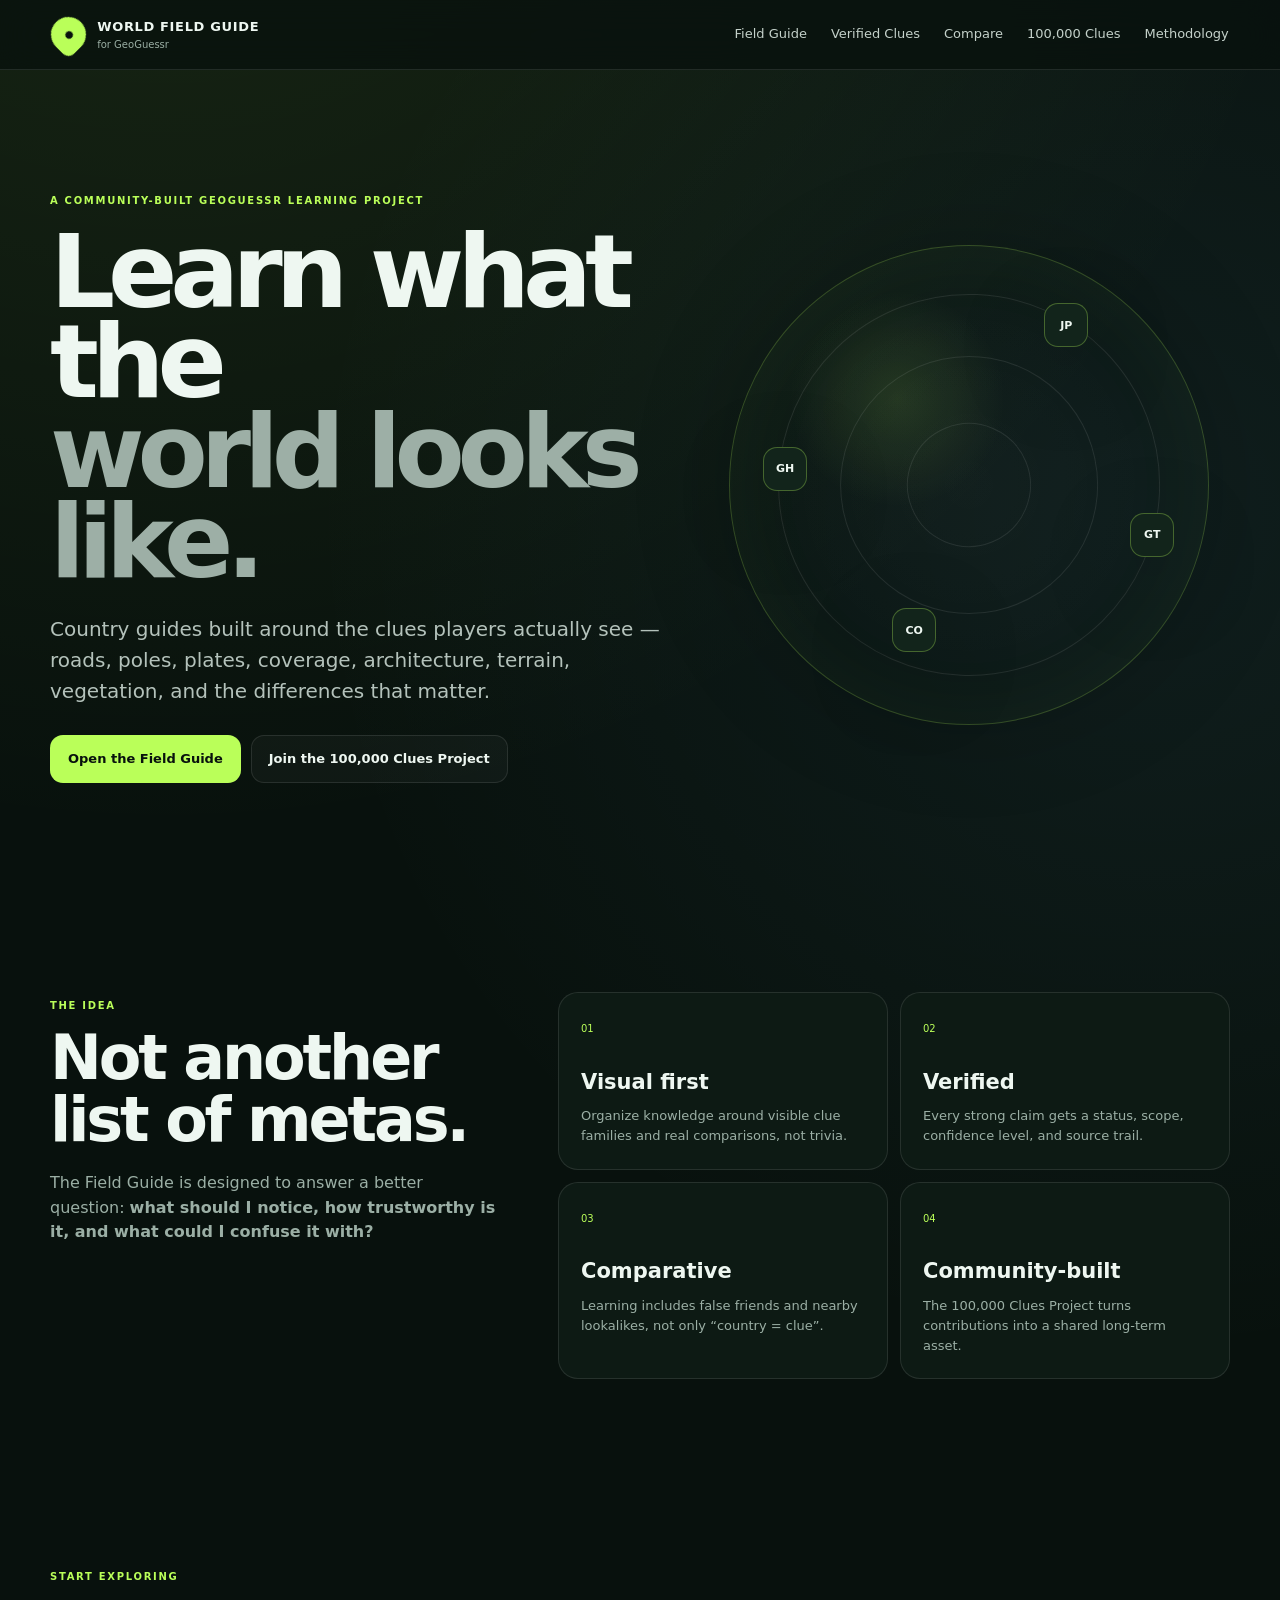
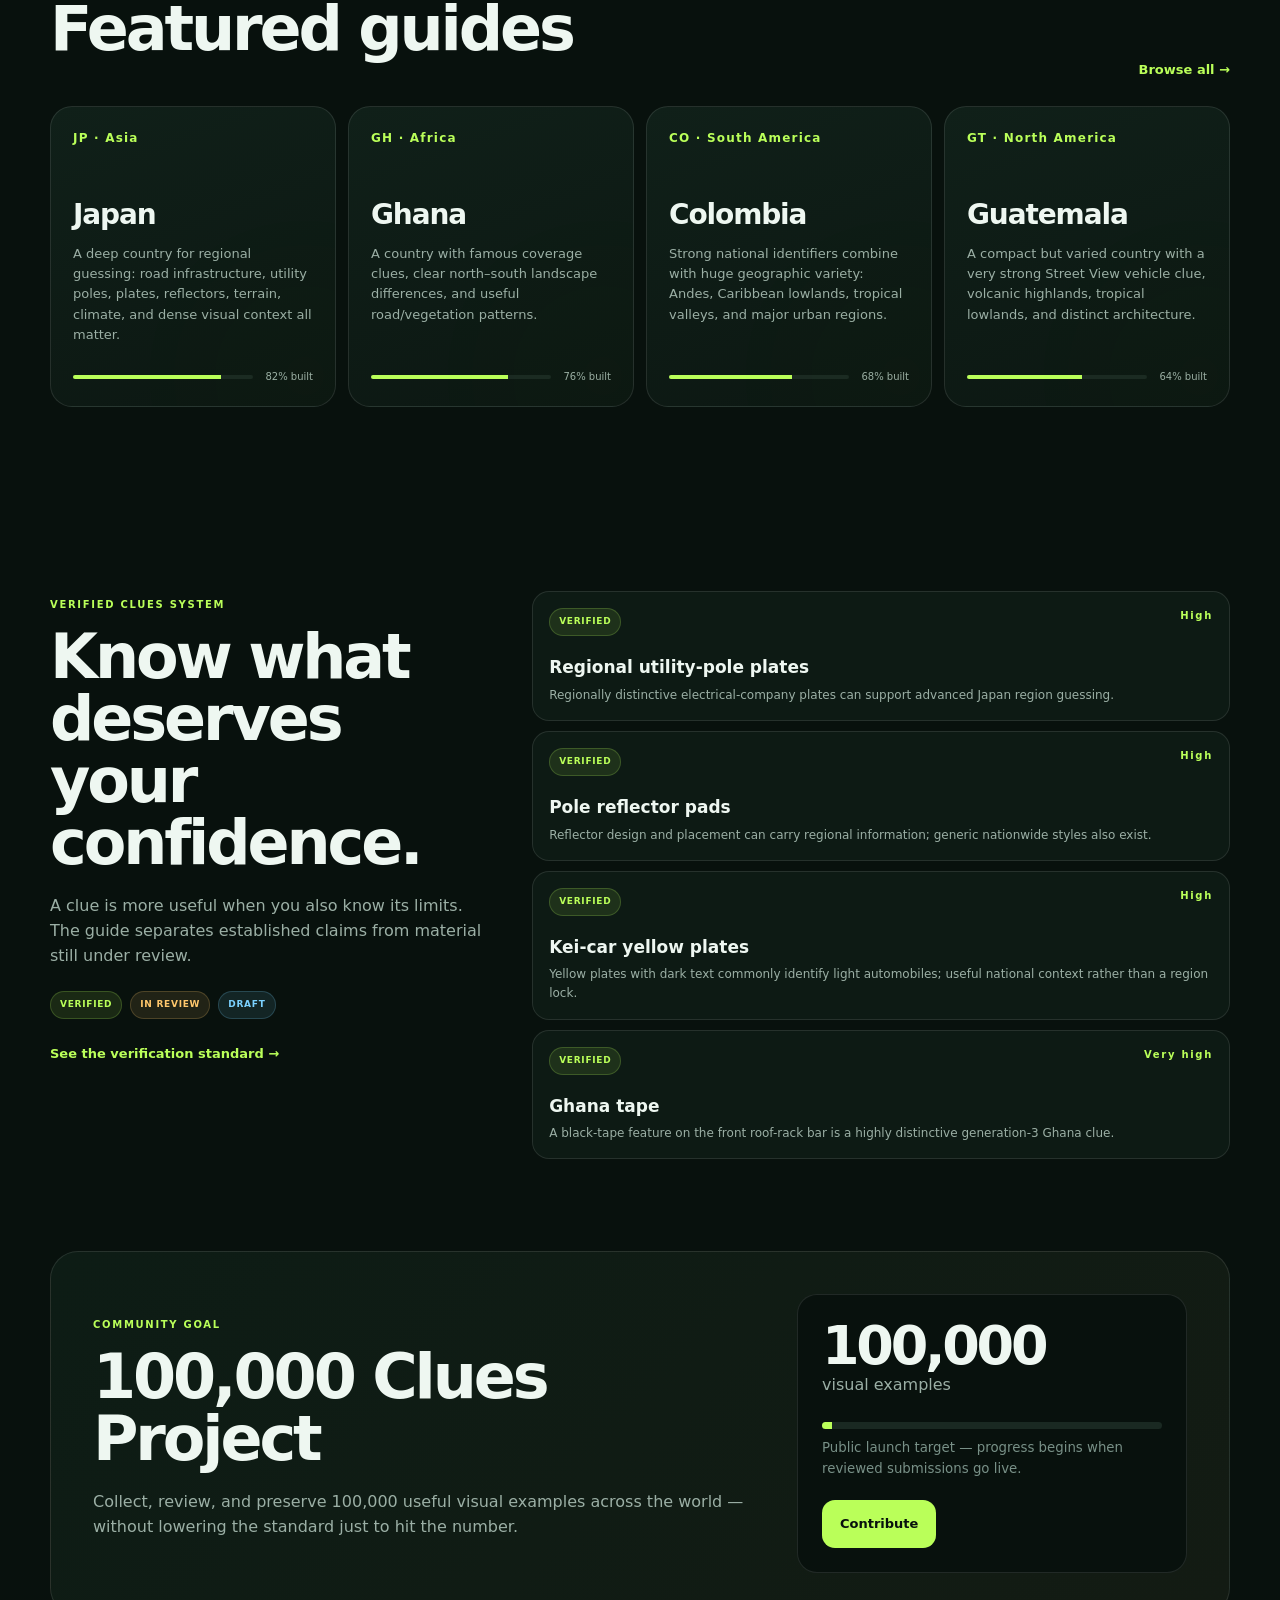
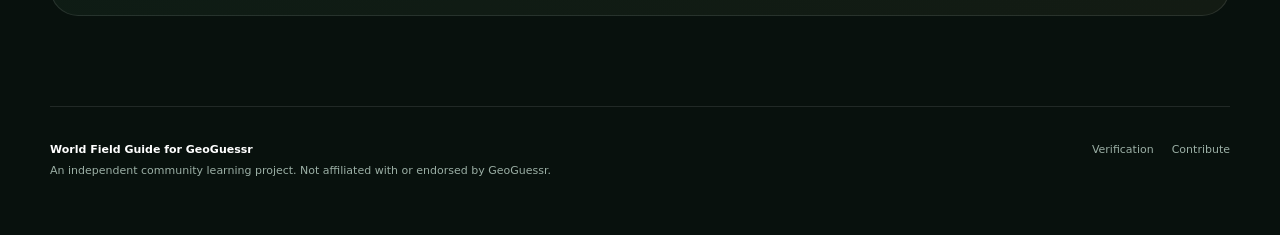
==== index.html @ 1b11ca1c "Add files via upload" ====
<!doctype html><html lang="en"><head><meta charset="utf-8"><meta name="viewport" content="width=device-width, initial-scale=1">
<meta name="theme-color" content="#09130f">
<link rel="stylesheet" href="styles.css">
<link rel="icon" href="data:image/svg+xml,<svg xmlns='http://www.w3.org/2000/svg' viewBox='0 0 100 100'><rect rx='24' width='100' height='100' fill='%23b9ff57'/><path d='M50 16c-15 0-27 12-27 27 0 19 27 42 27 42s27-23 27-42c0-15-12-27-27-27Zm0 36a10 10 0 1 1 0-20 10 10 0 0 1 0 20Z' fill='%2309130f'/></svg>"><title>World Field Guide for GeoGuessr</title>
<meta name="description" content="A community-built, evidence-led visual field guide for learning GeoGuessr."></head><body><header class="site-header">
<a class="brand" href="index.html"><span class="brand-pin">●</span><span><b>WORLD FIELD GUIDE</b><small>for GeoGuessr</small></span></a>
<button class="nav-toggle" aria-label="Menu">☰</button>
<nav>
<a href="guide.html">Field Guide</a>
<a href="explore.html">Verified Clues</a>
<a href="compare.html">Compare</a>
<a href="contribute.html">100,000 Clues</a>
<a href="methodology.html">Methodology</a>
</nav></header>
<main>
<section class="hero home-hero">
<div class="hero-copy">
<span class="kicker">A COMMUNITY-BUILT GEOGUESSR LEARNING PROJECT</span>
<h1>Learn what the<br><em>world looks like.</em></h1>
<p>Country guides built around the clues players actually see — roads, poles, plates, coverage, architecture, terrain, vegetation, and the differences that matter.</p>
<div class="actions"><a class="btn primary" href="guide.html">Open the Field Guide</a><a class="btn ghost" href="contribute.html">Join the 100,000 Clues Project</a></div>
</div>
<div class="hero-orbit" aria-hidden="true">
<div class="globe"><span class="orbit o1"></span><span class="orbit o2"></span><span class="orbit o3"></span><span class="pin p1">JP</span><span class="pin p2">GH</span><span class="pin p3">CO</span><span class="pin p4">GT</span></div>
</div>
</section>

<section class="section mission-grid">
<div class="mission-copy"><span class="kicker">THE IDEA</span><h2>Not another list of metas.</h2>
<p>The Field Guide is designed to answer a better question: <b>what should I notice, how trustworthy is it, and what could I confuse it with?</b></p>
</div>
<div class="principles">
<article><span>01</span><h3>Visual first</h3><p>Organize knowledge around visible clue families and real comparisons, not trivia.</p></article>
<article><span>02</span><h3>Verified</h3><p>Every strong claim gets a status, scope, confidence level, and source trail.</p></article>
<article><span>03</span><h3>Comparative</h3><p>Learning includes false friends and nearby lookalikes, not only “country = clue”.</p></article>
<article><span>04</span><h3>Community-built</h3><p>The 100,000 Clues Project turns contributions into a shared long-term asset.</p></article>
</div>
</section>

<section class="section">
<div class="section-head"><div><span class="kicker">START EXPLORING</span><h2>Featured guides</h2></div><a href="guide.html">Browse all →</a></div>
<div id="featuredCountries" class="country-grid"></div>
</section>

<section class="section verified-feature">
<div class="verified-copy"><span class="kicker">VERIFIED CLUES SYSTEM</span><h2>Know what deserves your confidence.</h2><p>A clue is more useful when you also know its limits. The guide separates established claims from material still under review.</p>
<div class="status-row"><span class="pill verified">Verified</span><span class="pill review">In review</span><span class="pill draft">Draft</span></div>
<a class="text-link" href="methodology.html">See the verification standard →</a></div>
<div id="featuredClues" class="mini-clues"></div>
</section>

<section class="section project-banner">
<div><span class="kicker">COMMUNITY GOAL</span><h2>100,000 Clues Project</h2><p>Collect, review, and preserve 100,000 useful visual examples across the world — without lowering the standard just to hit the number.</p></div>
<div class="target-card"><strong>100,000</strong><span>visual examples</span><div class="target-bar"><i></i></div><small>Public launch target — progress begins when reviewed submissions go live.</small><a class="btn primary" href="contribute.html">Contribute</a></div>
</section>
</main><footer><div><b>World Field Guide for GeoGuessr</b><p>An independent community learning project. Not affiliated with or endorsed by GeoGuessr.</p></div><div class="footer-links"><a href="methodology.html">Verification</a><a href="contribute.html">Contribute</a></div></footer><script src="common.js"></script><script src="home.js"></script></body></html>
---- styles.css ----
:root{--bg:#08110d;--panel:#0d1a14;--panel2:#102019;--text:#eef7f1;--muted:#9bafa5;--line:rgba(255,255,255,.10);--lime:#baff59;--lime2:#dfffad;--amber:#ffc76c;--blue:#7bd1ff;--red:#ff847a;--shadow:0 24px 90px rgba(0,0,0,.28)}
*{box-sizing:border-box}html{scroll-behavior:smooth}body{margin:0;background:radial-gradient(circle at 13% -10%,rgba(186,255,89,.10),transparent 30%),radial-gradient(circle at 90% 15%,rgba(123,209,255,.07),transparent 27%),var(--bg);color:var(--text);font-family:Inter,ui-sans-serif,system-ui,-apple-system,BlinkMacSystemFont,"Segoe UI",sans-serif;line-height:1.55}a{color:inherit;text-decoration:none}button,input,select,textarea{font:inherit}.site-header{position:sticky;top:0;z-index:30;height:70px;padding:0 clamp(18px,4vw,64px);display:flex;align-items:center;justify-content:space-between;background:rgba(8,17,13,.78);backdrop-filter:blur(18px);border-bottom:1px solid var(--line)}.brand{display:flex;align-items:center;gap:11px}.brand-pin{display:grid;place-items:center;width:35px;height:35px;border-radius:50% 50% 50% 8px;transform:rotate(-45deg);background:var(--lime);color:#08110d;font-size:10px}.brand-pin::first-letter{transform:rotate(45deg)}.brand b{display:block;font-size:13px;letter-spacing:.05em}.brand small{display:block;color:var(--muted);font-size:10px}.site-header nav{display:flex;gap:24px;align-items:center;font-size:13px;color:#c4d1ca}.site-header nav a:hover{color:var(--lime)}.nav-toggle{display:none;color:white;background:none;border:0;font-size:23px}.hero,.section,.page-hero{width:min(1180px,calc(100% - 36px));margin:0 auto}.home-hero{min-height:calc(100vh - 70px);display:grid;grid-template-columns:1.08fr .92fr;align-items:center;gap:44px}.kicker{font-size:10px;font-weight:900;letter-spacing:.17em;color:var(--lime)}.hero h1,.page-hero h1{font-size:clamp(58px,8vw,112px);line-height:.88;letter-spacing:-.07em;margin:15px 0 26px}.hero h1 em{font-style:normal;color:#9dafA6}.hero-copy>p{max-width:700px;color:#b4c2bb;font-size:20px}.actions{display:flex;flex-wrap:wrap;gap:10px;margin-top:28px}.btn{display:inline-flex;justify-content:center;align-items:center;padding:13px 17px;border-radius:13px;border:1px solid var(--line);font-weight:850;font-size:13px;cursor:pointer;transition:.18s}.btn:hover{transform:translateY(-2px)}.btn.primary{background:var(--lime);color:#08110d;border-color:transparent}.btn.ghost{background:rgba(255,255,255,.03)}.hero-orbit{display:grid;place-items:center}.globe{width:min(480px,78vw);aspect-ratio:1;border-radius:50%;border:1px solid rgba(186,255,89,.22);position:relative;background:radial-gradient(circle at 35% 32%,rgba(186,255,89,.11),transparent 24%),radial-gradient(circle,rgba(255,255,255,.02),transparent 70%);box-shadow:inset 0 0 90px rgba(186,255,89,.04),0 0 100px rgba(0,0,0,.2)}.orbit{position:absolute;inset:10%;border:1px solid rgba(255,255,255,.09);border-radius:50%;transform:rotate(24deg)}.orbit.o2{inset:23%;transform:rotate(78deg)}.orbit.o3{inset:37%;transform:rotate(-22deg)}.pin{position:absolute;width:44px;height:44px;border-radius:14px;display:grid;place-items:center;background:#12241b;border:1px solid rgba(186,255,89,.3);font-size:11px;font-weight:900;box-shadow:var(--shadow)}.p1{top:12%;right:25%}.p2{top:42%;left:7%}.p3{bottom:15%;left:34%}.p4{right:7%;bottom:35%}.section{padding:92px 0}.section.tight{padding-top:34px}.mission-grid{display:grid;grid-template-columns:.8fr 1.2fr;gap:60px}.mission-copy h2,.section-head h2,.verified-copy h2,.project-banner h2,.contrib-layout h2,.standards h2,.source-note h2{font-size:clamp(36px,5vw,62px);line-height:1;letter-spacing:-.05em;margin:10px 0 20px}.mission-copy p,.verified-copy p,.project-banner p,.source-note p{color:var(--muted);font-size:16px}.principles{display:grid;grid-template-columns:1fr 1fr;gap:12px}.principles article{background:var(--panel);border:1px solid var(--line);border-radius:20px;padding:22px}.principles span{color:var(--lime);font-size:10px}.principles h3{font-size:21px;margin:26px 0 8px}.principles p{margin:0;color:var(--muted);font-size:13px}.section-head{display:flex;justify-content:space-between;align-items:end;gap:30px;margin-bottom:26px}.section-head a,.text-link{color:var(--lime);font-weight:800;font-size:13px}.country-grid{display:grid;grid-template-columns:repeat(4,1fr);gap:12px}.country-grid.large{grid-template-columns:repeat(4,1fr)}.country-card{display:flex;min-height:270px;flex-direction:column;background:linear-gradient(160deg,#102019,#0c1712);border:1px solid var(--line);border-radius:22px;padding:22px;transition:.2s;position:relative;overflow:hidden}.country-card::after{content:"";position:absolute;width:160px;height:160px;border-radius:50%;background:var(--lime);filter:blur(100px);opacity:.035;right:-50px;bottom:-50px}.country-card:hover{transform:translateY(-4px);border-color:rgba(186,255,89,.28)}.country-card .country-code{font-size:12px;color:var(--lime);font-weight:900;letter-spacing:.1em}.country-card h3{font-size:28px;letter-spacing:-.04em;margin:45px 0 8px}.country-card p{font-size:13px;color:var(--muted);margin:0}.country-card .card-bottom{margin-top:auto;padding-top:24px;display:flex;align-items:center;justify-content:space-between;gap:12px}.progress-mini{height:4px;border-radius:99px;background:#1b2a23;flex:1;overflow:hidden}.progress-mini i{display:block;height:100%;background:var(--lime)}.country-card small{color:var(--muted);font-size:10px}.verified-feature{display:grid;grid-template-columns:.78fr 1.22fr;gap:36px;align-items:start}.status-row{display:flex;gap:8px;margin:22px 0}.pill{display:inline-flex;border-radius:999px;padding:6px 9px;font-size:9px;font-weight:900;letter-spacing:.08em;text-transform:uppercase}.pill.verified{color:var(--lime);background:rgba(186,255,89,.1);border:1px solid rgba(186,255,89,.2)}.pill.review{color:var(--amber);background:rgba(255,199,108,.1);border:1px solid rgba(255,199,108,.2)}.pill.draft{color:var(--blue);background:rgba(123,209,255,.1);border:1px solid rgba(123,209,255,.2)}.pill.deprecated{color:var(--red);background:rgba(255,132,122,.1);border:1px solid rgba(255,132,122,.2)}.mini-clues{display:grid;gap:10px}.mini-clue{background:var(--panel);border:1px solid var(--line);border-radius:17px;padding:16px}.mini-clue-top{display:flex;justify-content:space-between;gap:12px}.mini-clue h3{font-size:17px;margin:18px 0 5px}.mini-clue p{font-size:12px;color:var(--muted);margin:0}.project-banner{display:grid;grid-template-columns:1fr 390px;gap:40px;align-items:center;background:linear-gradient(135deg,#0d1c15,#131b13);border:1px solid var(--line);border-radius:28px;padding:42px;margin-bottom:90px}.target-card{background:#08110d;border:1px solid var(--line);border-radius:20px;padding:24px}.target-card strong{font-size:54px;line-height:1;letter-spacing:-.06em;display:block}.target-card span{color:var(--muted)}.target-bar{height:7px;border-radius:99px;background:#1a2922;margin:24px 0 9px;overflow:hidden}.target-bar i{display:block;width:3%;height:100%;background:var(--lime)}.target-card small{display:block;color:#789087;margin-bottom:20px}.page-hero{padding:90px 0 52px}.page-hero.compact h1{font-size:clamp(52px,7vw,92px)}.page-hero.compact p,.project-hero p{max-width:760px;color:var(--muted);font-size:18px}.project-hero{padding:100px 0 40px}.filterbar{display:grid;grid-template-columns:1fr 190px 190px;gap:10px;margin-bottom:18px}.filterbar.clues-filter{grid-template-columns:1fr 170px 170px 150px}.filterbar input,.filterbar select,.compare-picker select,.form-card input,.form-card select,.form-card textarea{width:100%;background:#0d1a14;color:white;border:1px solid var(--line);border-radius:13px;padding:12px 13px;outline:none}.filterbar input:focus,.filterbar select:focus,.compare-picker select:focus,.form-card input:focus,.form-card select:focus,.form-card textarea:focus{border-color:rgba(186,255,89,.42)}.clue-list{display:grid;gap:10px}.clue-row{display:grid;grid-template-columns:170px 1fr 130px 120px;gap:16px;align-items:center;background:var(--panel);border:1px solid var(--line);border-radius:17px;padding:16px}.clue-row:hover{border-color:rgba(186,255,89,.23)}.clue-row .country-label{font-size:11px;color:var(--lime);font-weight:900}.clue-row h3{margin:0 0 4px;font-size:17px}.clue-row p{margin:0;color:var(--muted);font-size:12px}.clue-row .meta{font-size:11px;color:var(--muted)}.country-page-hero{width:min(1180px,calc(100% - 36px));margin:0 auto;padding:78px 0 35px}.country-page-top{display:flex;justify-content:space-between;gap:40px;align-items:end}.country-page-hero h1{font-size:clamp(65px,10vw,130px);line-height:.85;letter-spacing:-.075em;margin:10px 0 24px}.country-page-hero p{max-width:760px;color:var(--muted);font-size:18px}.completion-card{min-width:210px;border:1px solid var(--line);border-radius:18px;background:var(--panel);padding:18px}.completion-card strong{font-size:30px}.completion-card span{display:block;color:var(--muted);font-size:11px}.quickfacts{width:min(1180px,calc(100% - 36px));margin:0 auto;display:grid;grid-template-columns:repeat(4,1fr);gap:10px;padding:0 0 26px}.quickfacts div{background:var(--panel);border:1px solid var(--line);border-radius:15px;padding:14px;font-size:12px}.country-layout{width:min(1180px,calc(100% - 36px));margin:0 auto;display:grid;grid-template-columns:220px 1fr;gap:34px;padding:28px 0 90px}.toc{position:sticky;top:95px;align-self:start}.toc b{display:block;font-size:10px;color:var(--muted);letter-spacing:.12em;margin-bottom:10px}.toc a{display:block;padding:8px 0;color:#b7c6bf;font-size:12px}.toc a:hover{color:var(--lime)}.guide-section{scroll-margin-top:100px;padding-bottom:44px;margin-bottom:44px;border-bottom:1px solid var(--line)}.guide-section h2{font-size:38px;letter-spacing:-.045em;margin:0 0 18px}.clue-module{background:var(--panel);border:1px solid var(--line);border-radius:18px;padding:20px;margin-top:10px}.clue-module-head{display:flex;justify-content:space-between;gap:20px}.clue-module h3{margin:0;font-size:20px}.clue-module p{color:var(--muted);font-size:13px;margin:12px 0 0}.compare-cards{display:grid;grid-template-columns:1fr 1fr;gap:12px}.compare-card{background:var(--panel);border:1px solid var(--line);border-radius:18px;padding:20px}.compare-card h3{font-size:22px;margin:0 0 12px}.compare-card b{font-size:11px;color:var(--lime)}.compare-card p{font-size:13px;color:var(--muted);margin:6px 0 16px}.source-box{background:#0c1712;border:1px solid var(--line);border-radius:18px;padding:20px}.source-box a{color:var(--lime);font-weight:800}.compare-picker{display:grid;grid-template-columns:1fr 60px 1fr;gap:12px;align-items:center;margin-bottom:20px}.compare-picker span{text-align:center;font-weight:900;color:var(--muted)}.comparison-title{text-align:center;padding:30px 0}.comparison-title h2{font-size:52px;letter-spacing:-.05em;margin:0}.comparison-grid{display:grid;grid-template-columns:1fr 1fr;gap:14px}.comparison-column{background:var(--panel);border:1px solid var(--line);border-radius:20px;padding:22px}.comparison-column h3{font-size:27px;margin:0 0 18px}.comparison-column .compare-item{padding:13px 0;border-top:1px solid var(--line)}.compare-item b{display:block}.compare-item span{color:var(--muted);font-size:12px}.shared-box{margin-top:14px;border:1px solid rgba(186,255,89,.18);background:rgba(186,255,89,.035);border-radius:20px;padding:24px}.shared-box h3{margin:0 0 8px}.shared-box p{color:var(--muted)}.contrib-layout{display:grid;grid-template-columns:1fr 470px;gap:54px;align-items:start}.check-list{display:grid;gap:10px}.check-list article{background:var(--panel);border:1px solid var(--line);border-radius:16px;padding:17px}.check-list b{color:var(--lime)}.check-list p{color:var(--muted);font-size:13px;margin:6px 0 0}.pipeline{display:flex;flex-wrap:wrap;gap:10px;align-items:center;margin-top:30px}.pipeline span{font-size:10px;font-weight:900;letter-spacing:.08em;border:1px solid var(--line);padding:8px 10px;border-radius:999px}.pipeline i{color:var(--muted);font-style:normal}.form-card{background:var(--panel);border:1px solid var(--line);border-radius:22px;padding:24px}.form-card h2{font-size:34px;margin:8px 0 20px}.form-card label{display:block;font-size:11px;color:#c8d5cf;margin-bottom:13px}.form-card input,.form-card select,.form-card textarea{margin-top:6px}.form-status{min-height:18px;font-size:11px;color:var(--lime)}.contribution-stats{display:grid;grid-template-columns:repeat(3,1fr);gap:12px}.contribution-stats div{background:var(--panel);border:1px solid var(--line);border-radius:18px;padding:25px}.contribution-stats strong{font-size:38px;display:block;letter-spacing:-.04em}.contribution-stats span{color:var(--muted);font-size:12px}.methodology{display:grid;grid-template-columns:repeat(2,1fr);gap:12px}.methodology article{background:var(--panel);border:1px solid var(--line);border-radius:20px;padding:24px}.methodology article h2{font-size:28px;margin:20px 0 8px}.methodology article p{color:var(--muted);font-size:13px}.standards{display:grid;grid-template-columns:.7fr 1.3fr;gap:60px}.standards ol{list-style:none;margin:0;padding:0}.standards li{display:grid;grid-template-columns:210px 1fr;gap:20px;padding:16px 0;border-top:1px solid var(--line)}.standards span{color:var(--muted);font-size:13px}.source-links{display:flex;flex-wrap:wrap;gap:8px;margin-top:20px}.source-links a{border:1px solid var(--line);border-radius:999px;padding:8px 10px;font-size:11px}.skeleton{min-height:50vh}footer{width:min(1180px,calc(100% - 36px));margin:0 auto;padding:34px 0 52px;border-top:1px solid var(--line);display:flex;justify-content:space-between;gap:30px;font-size:11px;color:var(--muted)}footer b{color:white}footer p{margin:4px 0}.footer-links{display:flex;gap:18px}.empty{padding:50px;text-align:center;color:var(--muted)}
@media(max-width:920px){.nav-toggle{display:block}.site-header nav{display:none;position:absolute;top:68px;left:18px;right:18px;flex-direction:column;align-items:flex-start;background:#0c1712;border:1px solid var(--line);border-radius:18px;padding:18px}.site-header nav.open{display:flex}.home-hero,.mission-grid,.verified-feature,.project-banner,.contrib-layout,.standards,.country-layout{grid-template-columns:1fr}.hero-orbit{padding:20px 0 70px}.country-grid,.country-grid.large{grid-template-columns:repeat(2,1fr)}.country-layout{gap:12px}.toc{position:static;display:flex;gap:12px;overflow:auto}.toc b{display:none}.toc a{white-space:nowrap}.country-page-top{display:block}.completion-card{margin-top:20px;width:max-content}.quickfacts{grid-template-columns:1fr 1fr}.filterbar,.filterbar.clues-filter{grid-template-columns:1fr 1fr}.filterbar input{grid-column:1/-1}.clue-row{grid-template-columns:110px 1fr}.clue-row>.meta,.clue-row>.pill{justify-self:start}.comparison-grid{grid-template-columns:1fr}.methodology{grid-template-columns:1fr 1fr}}
@media(max-width:600px){.section{padding:68px 0}.hero h1{font-size:57px}.home-hero{min-height:auto;padding-top:80px}.country-grid,.country-grid.large,.principles,.quickfacts,.filterbar,.filterbar.clues-filter,.methodology,.contribution-stats{grid-template-columns:1fr}.filterbar input{grid-column:auto}.project-banner{padding:24px}.compare-picker{grid-template-columns:1fr}.compare-picker span{padding:4px}.compare-cards{grid-template-columns:1fr}.clue-row{grid-template-columns:1fr}.standards li{grid-template-columns:1fr;gap:5px}footer{flex-direction:column}.country-page-hero h1{font-size:70px}}
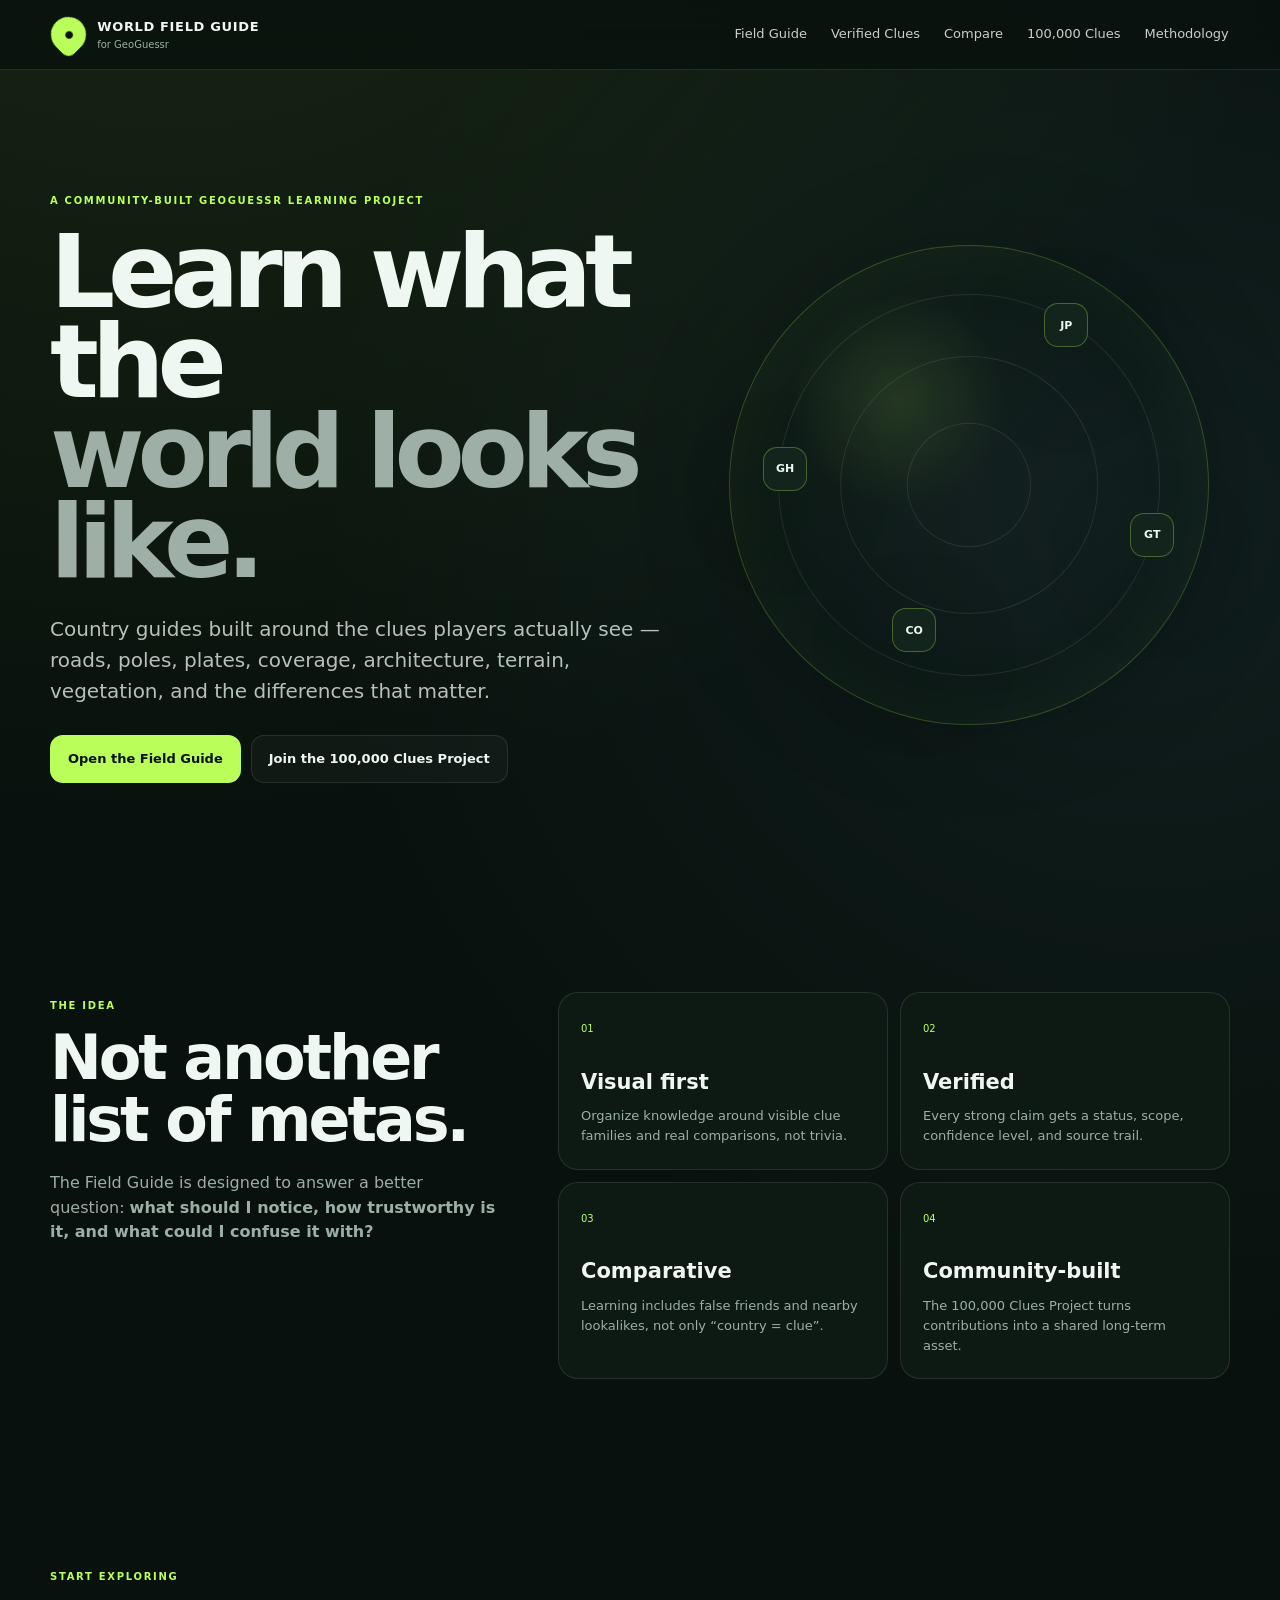
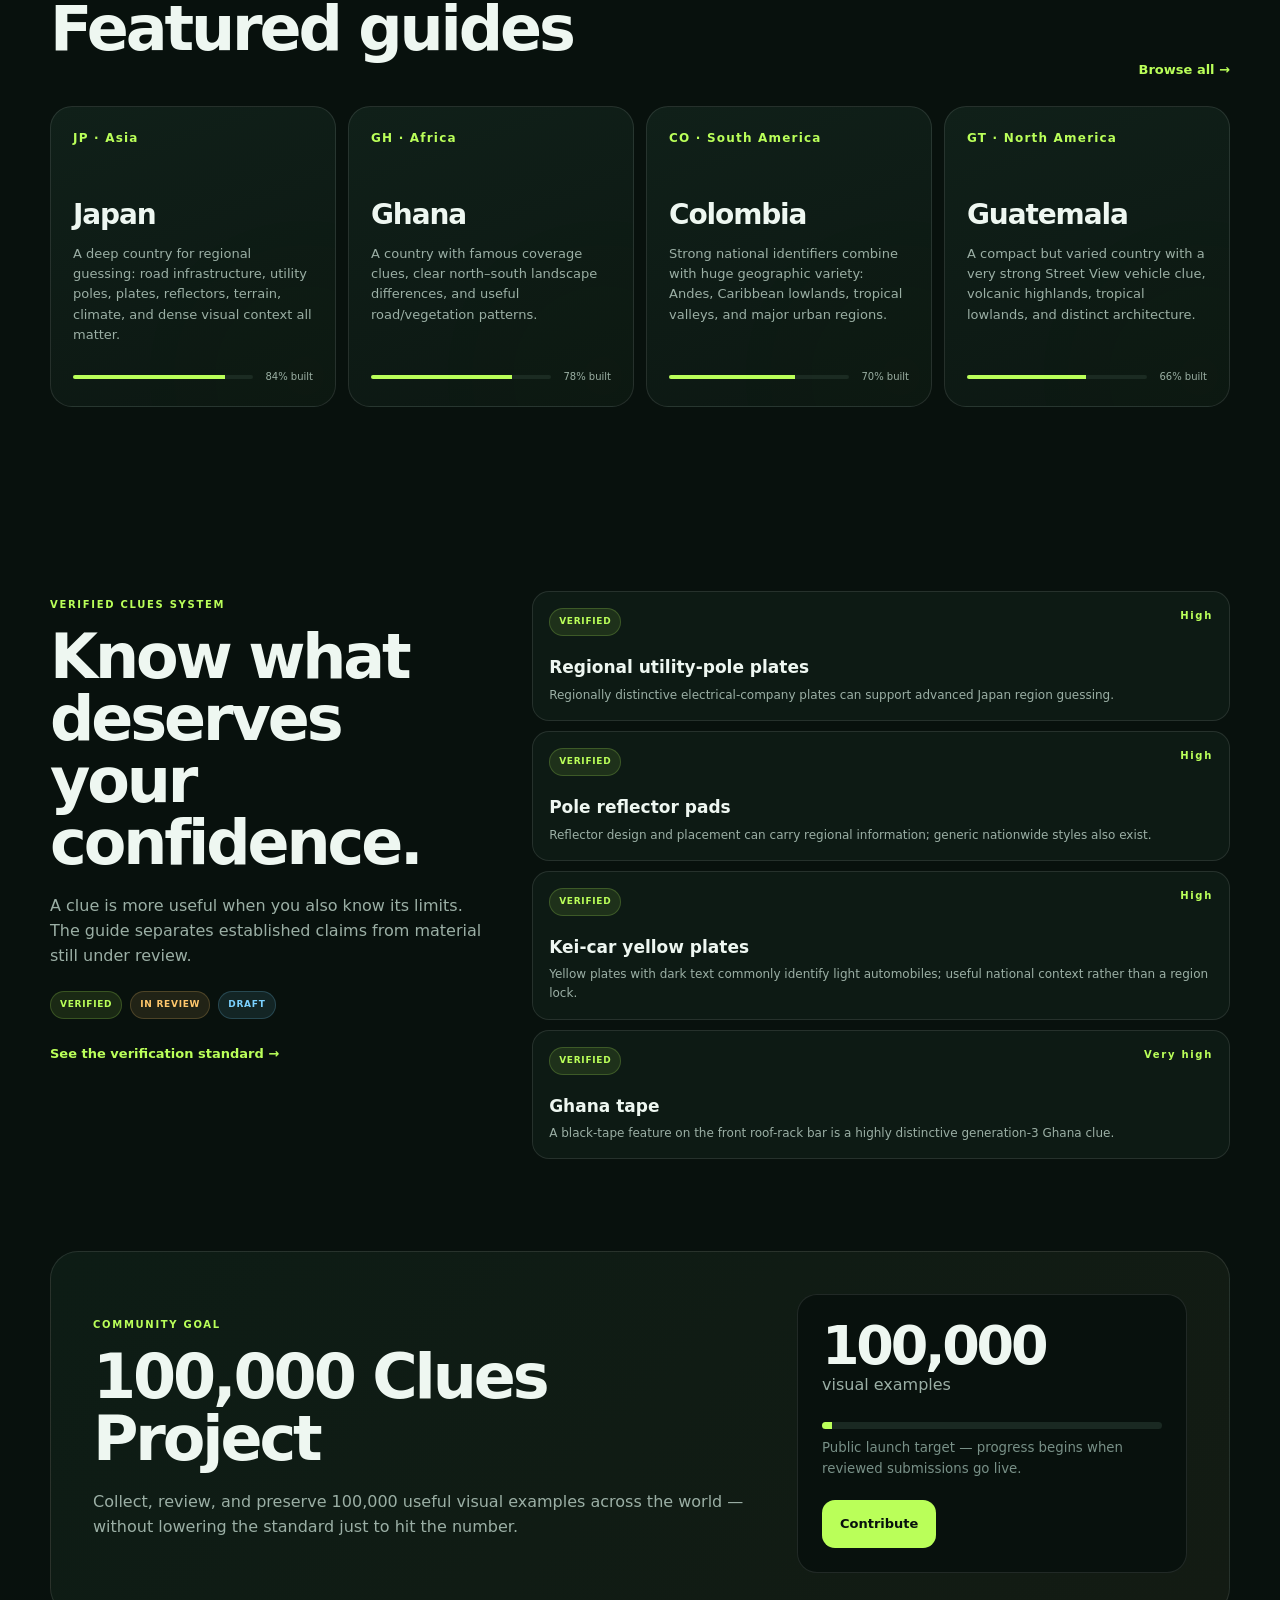
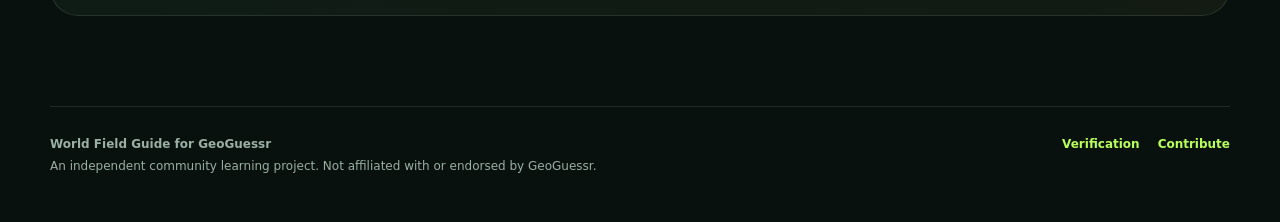
==== commit b685ad48: "Add files via upload" ====
--- a/index.html
+++ b/index.html
@@ -1,56 +1,22 @@
-<!doctype html><html lang="en"><head><meta charset="utf-8"><meta name="viewport" content="width=device-width, initial-scale=1">
-<meta name="theme-color" content="#09130f">
-<link rel="stylesheet" href="styles.css">
-<link rel="icon" href="data:image/svg+xml,<svg xmlns='http://www.w3.org/2000/svg' viewBox='0 0 100 100'><rect rx='24' width='100' height='100' fill='%23b9ff57'/><path d='M50 16c-15 0-27 12-27 27 0 19 27 42 27 42s27-23 27-42c0-15-12-27-27-27Zm0 36a10 10 0 1 1 0-20 10 10 0 0 1 0 20Z' fill='%2309130f'/></svg>"><title>World Field Guide for GeoGuessr</title>
-<meta name="description" content="A community-built, evidence-led visual field guide for learning GeoGuessr."></head><body><header class="site-header">
-<a class="brand" href="index.html"><span class="brand-pin">●</span><span><b>WORLD FIELD GUIDE</b><small>for GeoGuessr</small></span></a>
-<button class="nav-toggle" aria-label="Menu">☰</button>
+<!doctype html><html lang='en'><head><meta charset='utf-8'><meta name='viewport' content='width=device-width, initial-scale=1'>
+<meta name='theme-color' content='#09130f'>
+<link rel='stylesheet' href='styles.css'>
+<link rel='icon' href="data:image/svg+xml,<svg xmlns='http://www.w3.org/2000/svg' viewBox='0 0 100 100'><rect rx='24' width='100' height='100' fill='%23b9ff57'/><path d='M50 16c-15 0-27 12-27 27 0 19 27 42 27 42s27-23 27-42c0-15-12-27-27-27Zm0 36a10 10 0 1 1 0-20 10 10 0 0 1 0 20Z' fill='%2309130f'/></svg>"><title>World Field Guide for GeoGuessr</title><meta name='description' content='A community-built, evidence-led visual field guide for learning GeoGuessr.'></head><body><header class='site-header'>
+<a class='brand' href='index.html'><span class='brand-pin'>●</span><span><b>WORLD FIELD GUIDE</b><small>for GeoGuessr</small></span></a>
+<button class='nav-toggle' aria-label='Menu'>☰</button>
 <nav>
-<a href="guide.html">Field Guide</a>
-<a href="explore.html">Verified Clues</a>
-<a href="compare.html">Compare</a>
-<a href="contribute.html">100,000 Clues</a>
-<a href="methodology.html">Methodology</a>
+<a href='guide.html'>Field Guide</a>
+<a href='explore.html'>Verified Clues</a>
+<a href='compare.html'>Compare</a>
+<a href='contribute.html'>100,000 Clues</a>
+<a href='methodology.html'>Methodology</a>
 </nav></header>
 <main>
-<section class="hero home-hero">
-<div class="hero-copy">
-<span class="kicker">A COMMUNITY-BUILT GEOGUESSR LEARNING PROJECT</span>
-<h1>Learn what the<br><em>world looks like.</em></h1>
-<p>Country guides built around the clues players actually see — roads, poles, plates, coverage, architecture, terrain, vegetation, and the differences that matter.</p>
-<div class="actions"><a class="btn primary" href="guide.html">Open the Field Guide</a><a class="btn ghost" href="contribute.html">Join the 100,000 Clues Project</a></div>
-</div>
-<div class="hero-orbit" aria-hidden="true">
-<div class="globe"><span class="orbit o1"></span><span class="orbit o2"></span><span class="orbit o3"></span><span class="pin p1">JP</span><span class="pin p2">GH</span><span class="pin p3">CO</span><span class="pin p4">GT</span></div>
-</div>
-</section>
-
-<section class="section mission-grid">
-<div class="mission-copy"><span class="kicker">THE IDEA</span><h2>Not another list of metas.</h2>
-<p>The Field Guide is designed to answer a better question: <b>what should I notice, how trustworthy is it, and what could I confuse it with?</b></p>
-</div>
-<div class="principles">
-<article><span>01</span><h3>Visual first</h3><p>Organize knowledge around visible clue families and real comparisons, not trivia.</p></article>
-<article><span>02</span><h3>Verified</h3><p>Every strong claim gets a status, scope, confidence level, and source trail.</p></article>
-<article><span>03</span><h3>Comparative</h3><p>Learning includes false friends and nearby lookalikes, not only “country = clue”.</p></article>
-<article><span>04</span><h3>Community-built</h3><p>The 100,000 Clues Project turns contributions into a shared long-term asset.</p></article>
-</div>
-</section>
-
-<section class="section">
-<div class="section-head"><div><span class="kicker">START EXPLORING</span><h2>Featured guides</h2></div><a href="guide.html">Browse all →</a></div>
-<div id="featuredCountries" class="country-grid"></div>
-</section>
-
-<section class="section verified-feature">
-<div class="verified-copy"><span class="kicker">VERIFIED CLUES SYSTEM</span><h2>Know what deserves your confidence.</h2><p>A clue is more useful when you also know its limits. The guide separates established claims from material still under review.</p>
-<div class="status-row"><span class="pill verified">Verified</span><span class="pill review">In review</span><span class="pill draft">Draft</span></div>
-<a class="text-link" href="methodology.html">See the verification standard →</a></div>
-<div id="featuredClues" class="mini-clues"></div>
-</section>
-
-<section class="section project-banner">
-<div><span class="kicker">COMMUNITY GOAL</span><h2>100,000 Clues Project</h2><p>Collect, review, and preserve 100,000 useful visual examples across the world — without lowering the standard just to hit the number.</p></div>
-<div class="target-card"><strong>100,000</strong><span>visual examples</span><div class="target-bar"><i></i></div><small>Public launch target — progress begins when reviewed submissions go live.</small><a class="btn primary" href="contribute.html">Contribute</a></div>
-</section>
-</main><footer><div><b>World Field Guide for GeoGuessr</b><p>An independent community learning project. Not affiliated with or endorsed by GeoGuessr.</p></div><div class="footer-links"><a href="methodology.html">Verification</a><a href="contribute.html">Contribute</a></div></footer><script src="common.js"></script><script src="home.js"></script></body></html>+<section class='hero home-hero'>
+<div class='hero-copy'><span class='kicker'>A COMMUNITY-BUILT GEOGUESSR LEARNING PROJECT</span><h1>Learn what the<br><em>world looks like.</em></h1><p>Country guides built around the clues players actually see — roads, poles, plates, coverage, architecture, terrain, vegetation, and the differences that matter.</p><div class='actions'><a class='btn primary' href='guide.html'>Open the Field Guide</a><a class='btn ghost' href='contribute.html'>Join the 100,000 Clues Project</a></div></div>
+<div class='hero-orbit' aria-hidden='true'><div class='globe'><span class='orbit o1'></span><span class='orbit o2'></span><span class='orbit o3'></span><span class='pin p1'>JP</span><span class='pin p2'>GH</span><span class='pin p3'>CO</span><span class='pin p4'>GT</span></div></div></section>
+<section class='section mission-grid'><div class='mission-copy'><span class='kicker'>THE IDEA</span><h2>Not another list of metas.</h2><p>The Field Guide is designed to answer a better question: <b>what should I notice, how trustworthy is it, and what could I confuse it with?</b></p></div><div class='principles'><article><span>01</span><h3>Visual first</h3><p>Organize knowledge around visible clue families and real comparisons, not trivia.</p></article><article><span>02</span><h3>Verified</h3><p>Every strong claim gets a status, scope, confidence level, and source trail.</p></article><article><span>03</span><h3>Comparative</h3><p>Learning includes false friends and nearby lookalikes, not only “country = clue”.</p></article><article><span>04</span><h3>Community-built</h3><p>The 100,000 Clues Project turns contributions into a shared long-term asset.</p></article></div></section>
+<section class='section'><div class='section-head'><div><span class='kicker'>START EXPLORING</span><h2>Featured guides</h2></div><a href='guide.html'>Browse all →</a></div><div id='featuredCountries' class='country-grid'></div></section>
+<section class='section verified-feature'><div class='verified-copy'><span class='kicker'>VERIFIED CLUES SYSTEM</span><h2>Know what deserves your confidence.</h2><p>A clue is more useful when you also know its limits. The guide separates established claims from material still under review.</p><div class='status-row'><span class='pill verified'>Verified</span><span class='pill review'>In review</span><span class='pill draft'>Draft</span></div><a class='text-link' href='methodology.html'>See the verification standard →</a></div><div id='featuredClues' class='mini-clues'></div></section>
+<section class='section project-banner'><div><span class='kicker'>COMMUNITY GOAL</span><h2>100,000 Clues Project</h2><p>Collect, review, and preserve 100,000 useful visual examples across the world — without lowering the standard just to hit the number.</p></div><div class='target-card'><strong>100,000</strong><span>visual examples</span><div class='target-bar'><i></i></div><small>Public launch target — progress begins when reviewed submissions go live.</small><a class='btn primary' href='contribute.html'>Contribute</a></div></section>
+</main><footer><div><b>World Field Guide for GeoGuessr</b><p>An independent community learning project. Not affiliated with or endorsed by GeoGuessr.</p></div><div class='footer-links'><a href='methodology.html'>Verification</a><a href='contribute.html'>Contribute</a></div></footer><script src='common.js'></script><script src='home.js'></script></body></html>
--- a/styles.css
+++ b/styles.css
@@ -1,5 +1,24 @@
 
 :root{--bg:#08110d;--panel:#0d1a14;--panel2:#102019;--text:#eef7f1;--muted:#9bafa5;--line:rgba(255,255,255,.10);--lime:#baff59;--lime2:#dfffad;--amber:#ffc76c;--blue:#7bd1ff;--red:#ff847a;--shadow:0 24px 90px rgba(0,0,0,.28)}
-*{box-sizing:border-box}html{scroll-behavior:smooth}body{margin:0;background:radial-gradient(circle at 13% -10%,rgba(186,255,89,.10),transparent 30%),radial-gradient(circle at 90% 15%,rgba(123,209,255,.07),transparent 27%),var(--bg);color:var(--text);font-family:Inter,ui-sans-serif,system-ui,-apple-system,BlinkMacSystemFont,"Segoe UI",sans-serif;line-height:1.55}a{color:inherit;text-decoration:none}button,input,select,textarea{font:inherit}.site-header{position:sticky;top:0;z-index:30;height:70px;padding:0 clamp(18px,4vw,64px);display:flex;align-items:center;justify-content:space-between;background:rgba(8,17,13,.78);backdrop-filter:blur(18px);border-bottom:1px solid var(--line)}.brand{display:flex;align-items:center;gap:11px}.brand-pin{display:grid;place-items:center;width:35px;height:35px;border-radius:50% 50% 50% 8px;transform:rotate(-45deg);background:var(--lime);color:#08110d;font-size:10px}.brand-pin::first-letter{transform:rotate(45deg)}.brand b{display:block;font-size:13px;letter-spacing:.05em}.brand small{display:block;color:var(--muted);font-size:10px}.site-header nav{display:flex;gap:24px;align-items:center;font-size:13px;color:#c4d1ca}.site-header nav a:hover{color:var(--lime)}.nav-toggle{display:none;color:white;background:none;border:0;font-size:23px}.hero,.section,.page-hero{width:min(1180px,calc(100% - 36px));margin:0 auto}.home-hero{min-height:calc(100vh - 70px);display:grid;grid-template-columns:1.08fr .92fr;align-items:center;gap:44px}.kicker{font-size:10px;font-weight:900;letter-spacing:.17em;color:var(--lime)}.hero h1,.page-hero h1{font-size:clamp(58px,8vw,112px);line-height:.88;letter-spacing:-.07em;margin:15px 0 26px}.hero h1 em{font-style:normal;color:#9dafA6}.hero-copy>p{max-width:700px;color:#b4c2bb;font-size:20px}.actions{display:flex;flex-wrap:wrap;gap:10px;margin-top:28px}.btn{display:inline-flex;justify-content:center;align-items:center;padding:13px 17px;border-radius:13px;border:1px solid var(--line);font-weight:850;font-size:13px;cursor:pointer;transition:.18s}.btn:hover{transform:translateY(-2px)}.btn.primary{background:var(--lime);color:#08110d;border-color:transparent}.btn.ghost{background:rgba(255,255,255,.03)}.hero-orbit{display:grid;place-items:center}.globe{width:min(480px,78vw);aspect-ratio:1;border-radius:50%;border:1px solid rgba(186,255,89,.22);position:relative;background:radial-gradient(circle at 35% 32%,rgba(186,255,89,.11),transparent 24%),radial-gradient(circle,rgba(255,255,255,.02),transparent 70%);box-shadow:inset 0 0 90px rgba(186,255,89,.04),0 0 100px rgba(0,0,0,.2)}.orbit{position:absolute;inset:10%;border:1px solid rgba(255,255,255,.09);border-radius:50%;transform:rotate(24deg)}.orbit.o2{inset:23%;transform:rotate(78deg)}.orbit.o3{inset:37%;transform:rotate(-22deg)}.pin{position:absolute;width:44px;height:44px;border-radius:14px;display:grid;place-items:center;background:#12241b;border:1px solid rgba(186,255,89,.3);font-size:11px;font-weight:900;box-shadow:var(--shadow)}.p1{top:12%;right:25%}.p2{top:42%;left:7%}.p3{bottom:15%;left:34%}.p4{right:7%;bottom:35%}.section{padding:92px 0}.section.tight{padding-top:34px}.mission-grid{display:grid;grid-template-columns:.8fr 1.2fr;gap:60px}.mission-copy h2,.section-head h2,.verified-copy h2,.project-banner h2,.contrib-layout h2,.standards h2,.source-note h2{font-size:clamp(36px,5vw,62px);line-height:1;letter-spacing:-.05em;margin:10px 0 20px}.mission-copy p,.verified-copy p,.project-banner p,.source-note p{color:var(--muted);font-size:16px}.principles{display:grid;grid-template-columns:1fr 1fr;gap:12px}.principles article{background:var(--panel);border:1px solid var(--line);border-radius:20px;padding:22px}.principles span{color:var(--lime);font-size:10px}.principles h3{font-size:21px;margin:26px 0 8px}.principles p{margin:0;color:var(--muted);font-size:13px}.section-head{display:flex;justify-content:space-between;align-items:end;gap:30px;margin-bottom:26px}.section-head a,.text-link{color:var(--lime);font-weight:800;font-size:13px}.country-grid{display:grid;grid-template-columns:repeat(4,1fr);gap:12px}.country-grid.large{grid-template-columns:repeat(4,1fr)}.country-card{display:flex;min-height:270px;flex-direction:column;background:linear-gradient(160deg,#102019,#0c1712);border:1px solid var(--line);border-radius:22px;padding:22px;transition:.2s;position:relative;overflow:hidden}.country-card::after{content:"";position:absolute;width:160px;height:160px;border-radius:50%;background:var(--lime);filter:blur(100px);opacity:.035;right:-50px;bottom:-50px}.country-card:hover{transform:translateY(-4px);border-color:rgba(186,255,89,.28)}.country-card .country-code{font-size:12px;color:var(--lime);font-weight:900;letter-spacing:.1em}.country-card h3{font-size:28px;letter-spacing:-.04em;margin:45px 0 8px}.country-card p{font-size:13px;color:var(--muted);margin:0}.country-card .card-bottom{margin-top:auto;padding-top:24px;display:flex;align-items:center;justify-content:space-between;gap:12px}.progress-mini{height:4px;border-radius:99px;background:#1b2a23;flex:1;overflow:hidden}.progress-mini i{display:block;height:100%;background:var(--lime)}.country-card small{color:var(--muted);font-size:10px}.verified-feature{display:grid;grid-template-columns:.78fr 1.22fr;gap:36px;align-items:start}.status-row{display:flex;gap:8px;margin:22px 0}.pill{display:inline-flex;border-radius:999px;padding:6px 9px;font-size:9px;font-weight:900;letter-spacing:.08em;text-transform:uppercase}.pill.verified{color:var(--lime);background:rgba(186,255,89,.1);border:1px solid rgba(186,255,89,.2)}.pill.review{color:var(--amber);background:rgba(255,199,108,.1);border:1px solid rgba(255,199,108,.2)}.pill.draft{color:var(--blue);background:rgba(123,209,255,.1);border:1px solid rgba(123,209,255,.2)}.pill.deprecated{color:var(--red);background:rgba(255,132,122,.1);border:1px solid rgba(255,132,122,.2)}.mini-clues{display:grid;gap:10px}.mini-clue{background:var(--panel);border:1px solid var(--line);border-radius:17px;padding:16px}.mini-clue-top{display:flex;justify-content:space-between;gap:12px}.mini-clue h3{font-size:17px;margin:18px 0 5px}.mini-clue p{font-size:12px;color:var(--muted);margin:0}.project-banner{display:grid;grid-template-columns:1fr 390px;gap:40px;align-items:center;background:linear-gradient(135deg,#0d1c15,#131b13);border:1px solid var(--line);border-radius:28px;padding:42px;margin-bottom:90px}.target-card{background:#08110d;border:1px solid var(--line);border-radius:20px;padding:24px}.target-card strong{font-size:54px;line-height:1;letter-spacing:-.06em;display:block}.target-card span{color:var(--muted)}.target-bar{height:7px;border-radius:99px;background:#1a2922;margin:24px 0 9px;overflow:hidden}.target-bar i{display:block;width:3%;height:100%;background:var(--lime)}.target-card small{display:block;color:#789087;margin-bottom:20px}.page-hero{padding:90px 0 52px}.page-hero.compact h1{font-size:clamp(52px,7vw,92px)}.page-hero.compact p,.project-hero p{max-width:760px;color:var(--muted);font-size:18px}.project-hero{padding:100px 0 40px}.filterbar{display:grid;grid-template-columns:1fr 190px 190px;gap:10px;margin-bottom:18px}.filterbar.clues-filter{grid-template-columns:1fr 170px 170px 150px}.filterbar input,.filterbar select,.compare-picker select,.form-card input,.form-card select,.form-card textarea{width:100%;background:#0d1a14;color:white;border:1px solid var(--line);border-radius:13px;padding:12px 13px;outline:none}.filterbar input:focus,.filterbar select:focus,.compare-picker select:focus,.form-card input:focus,.form-card select:focus,.form-card textarea:focus{border-color:rgba(186,255,89,.42)}.clue-list{display:grid;gap:10px}.clue-row{display:grid;grid-template-columns:170px 1fr 130px 120px;gap:16px;align-items:center;background:var(--panel);border:1px solid var(--line);border-radius:17px;padding:16px}.clue-row:hover{border-color:rgba(186,255,89,.23)}.clue-row .country-label{font-size:11px;color:var(--lime);font-weight:900}.clue-row h3{margin:0 0 4px;font-size:17px}.clue-row p{margin:0;color:var(--muted);font-size:12px}.clue-row .meta{font-size:11px;color:var(--muted)}.country-page-hero{width:min(1180px,calc(100% - 36px));margin:0 auto;padding:78px 0 35px}.country-page-top{display:flex;justify-content:space-between;gap:40px;align-items:end}.country-page-hero h1{font-size:clamp(65px,10vw,130px);line-height:.85;letter-spacing:-.075em;margin:10px 0 24px}.country-page-hero p{max-width:760px;color:var(--muted);font-size:18px}.completion-card{min-width:210px;border:1px solid var(--line);border-radius:18px;background:var(--panel);padding:18px}.completion-card strong{font-size:30px}.completion-card span{display:block;color:var(--muted);font-size:11px}.quickfacts{width:min(1180px,calc(100% - 36px));margin:0 auto;display:grid;grid-template-columns:repeat(4,1fr);gap:10px;padding:0 0 26px}.quickfacts div{background:var(--panel);border:1px solid var(--line);border-radius:15px;padding:14px;font-size:12px}.country-layout{width:min(1180px,calc(100% - 36px));margin:0 auto;display:grid;grid-template-columns:220px 1fr;gap:34px;padding:28px 0 90px}.toc{position:sticky;top:95px;align-self:start}.toc b{display:block;font-size:10px;color:var(--muted);letter-spacing:.12em;margin-bottom:10px}.toc a{display:block;padding:8px 0;color:#b7c6bf;font-size:12px}.toc a:hover{color:var(--lime)}.guide-section{scroll-margin-top:100px;padding-bottom:44px;margin-bottom:44px;border-bottom:1px solid var(--line)}.guide-section h2{font-size:38px;letter-spacing:-.045em;margin:0 0 18px}.clue-module{background:var(--panel);border:1px solid var(--line);border-radius:18px;padding:20px;margin-top:10px}.clue-module-head{display:flex;justify-content:space-between;gap:20px}.clue-module h3{margin:0;font-size:20px}.clue-module p{color:var(--muted);font-size:13px;margin:12px 0 0}.compare-cards{display:grid;grid-template-columns:1fr 1fr;gap:12px}.compare-card{background:var(--panel);border:1px solid var(--line);border-radius:18px;padding:20px}.compare-card h3{font-size:22px;margin:0 0 12px}.compare-card b{font-size:11px;color:var(--lime)}.compare-card p{font-size:13px;color:var(--muted);margin:6px 0 16px}.source-box{background:#0c1712;border:1px solid var(--line);border-radius:18px;padding:20px}.source-box a{color:var(--lime);font-weight:800}.compare-picker{display:grid;grid-template-columns:1fr 60px 1fr;gap:12px;align-items:center;margin-bottom:20px}.compare-picker span{text-align:center;font-weight:900;color:var(--muted)}.comparison-title{text-align:center;padding:30px 0}.comparison-title h2{font-size:52px;letter-spacing:-.05em;margin:0}.comparison-grid{display:grid;grid-template-columns:1fr 1fr;gap:14px}.comparison-column{background:var(--panel);border:1px solid var(--line);border-radius:20px;padding:22px}.comparison-column h3{font-size:27px;margin:0 0 18px}.comparison-column .compare-item{padding:13px 0;border-top:1px solid var(--line)}.compare-item b{display:block}.compare-item span{color:var(--muted);font-size:12px}.shared-box{margin-top:14px;border:1px solid rgba(186,255,89,.18);background:rgba(186,255,89,.035);border-radius:20px;padding:24px}.shared-box h3{margin:0 0 8px}.shared-box p{color:var(--muted)}.contrib-layout{display:grid;grid-template-columns:1fr 470px;gap:54px;align-items:start}.check-list{display:grid;gap:10px}.check-list article{background:var(--panel);border:1px solid var(--line);border-radius:16px;padding:17px}.check-list b{color:var(--lime)}.check-list p{color:var(--muted);font-size:13px;margin:6px 0 0}.pipeline{display:flex;flex-wrap:wrap;gap:10px;align-items:center;margin-top:30px}.pipeline span{font-size:10px;font-weight:900;letter-spacing:.08em;border:1px solid var(--line);padding:8px 10px;border-radius:999px}.pipeline i{color:var(--muted);font-style:normal}.form-card{background:var(--panel);border:1px solid var(--line);border-radius:22px;padding:24px}.form-card h2{font-size:34px;margin:8px 0 20px}.form-card label{display:block;font-size:11px;color:#c8d5cf;margin-bottom:13px}.form-card input,.form-card select,.form-card textarea{margin-top:6px}.form-status{min-height:18px;font-size:11px;color:var(--lime)}.contribution-stats{display:grid;grid-template-columns:repeat(3,1fr);gap:12px}.contribution-stats div{background:var(--panel);border:1px solid var(--line);border-radius:18px;padding:25px}.contribution-stats strong{font-size:38px;display:block;letter-spacing:-.04em}.contribution-stats span{color:var(--muted);font-size:12px}.methodology{display:grid;grid-template-columns:repeat(2,1fr);gap:12px}.methodology article{background:var(--panel);border:1px solid var(--line);border-radius:20px;padding:24px}.methodology article h2{font-size:28px;margin:20px 0 8px}.methodology article p{color:var(--muted);font-size:13px}.standards{display:grid;grid-template-columns:.7fr 1.3fr;gap:60px}.standards ol{list-style:none;margin:0;padding:0}.standards li{display:grid;grid-template-columns:210px 1fr;gap:20px;padding:16px 0;border-top:1px solid var(--line)}.standards span{color:var(--muted);font-size:13px}.source-links{display:flex;flex-wrap:wrap;gap:8px;margin-top:20px}.source-links a{border:1px solid var(--line);border-radius:999px;padding:8px 10px;font-size:11px}.skeleton{min-height:50vh}footer{width:min(1180px,calc(100% - 36px));margin:0 auto;padding:34px 0 52px;border-top:1px solid var(--line);display:flex;justify-content:space-between;gap:30px;font-size:11px;color:var(--muted)}footer b{color:white}footer p{margin:4px 0}.footer-links{display:flex;gap:18px}.empty{padding:50px;text-align:center;color:var(--muted)}
-@media(max-width:920px){.nav-toggle{display:block}.site-header nav{display:none;position:absolute;top:68px;left:18px;right:18px;flex-direction:column;align-items:flex-start;background:#0c1712;border:1px solid var(--line);border-radius:18px;padding:18px}.site-header nav.open{display:flex}.home-hero,.mission-grid,.verified-feature,.project-banner,.contrib-layout,.standards,.country-layout{grid-template-columns:1fr}.hero-orbit{padding:20px 0 70px}.country-grid,.country-grid.large{grid-template-columns:repeat(2,1fr)}.country-layout{gap:12px}.toc{position:static;display:flex;gap:12px;overflow:auto}.toc b{display:none}.toc a{white-space:nowrap}.country-page-top{display:block}.completion-card{margin-top:20px;width:max-content}.quickfacts{grid-template-columns:1fr 1fr}.filterbar,.filterbar.clues-filter{grid-template-columns:1fr 1fr}.filterbar input{grid-column:1/-1}.clue-row{grid-template-columns:110px 1fr}.clue-row>.meta,.clue-row>.pill{justify-self:start}.comparison-grid{grid-template-columns:1fr}.methodology{grid-template-columns:1fr 1fr}}
-@media(max-width:600px){.section{padding:68px 0}.hero h1{font-size:57px}.home-hero{min-height:auto;padding-top:80px}.country-grid,.country-grid.large,.principles,.quickfacts,.filterbar,.filterbar.clues-filter,.methodology,.contribution-stats{grid-template-columns:1fr}.filterbar input{grid-column:auto}.project-banner{padding:24px}.compare-picker{grid-template-columns:1fr}.compare-picker span{padding:4px}.compare-cards{grid-template-columns:1fr}.clue-row{grid-template-columns:1fr}.standards li{grid-template-columns:1fr;gap:5px}footer{flex-direction:column}.country-page-hero h1{font-size:70px}}
+*{box-sizing:border-box}html{scroll-behavior:smooth}body{margin:0;background:radial-gradient(circle at 13% -10%,rgba(186,255,89,.10),transparent 30%),radial-gradient(circle at 90% 15%,rgba(123,209,255,.07),transparent 27%),var(--bg);color:var(--text);font-family:Inter,ui-sans-serif,system-ui,-apple-system,BlinkMacSystemFont,"Segoe UI",sans-serif;line-height:1.55}a{color:inherit;text-decoration:none}button,input,select,textarea{font:inherit}
+.site-header{position:sticky;top:0;z-index:30;height:70px;padding:0 clamp(18px,4vw,64px);display:flex;align-items:center;justify-content:space-between;background:rgba(8,17,13,.78);backdrop-filter:blur(18px);border-bottom:1px solid var(--line)}
+.brand{display:flex;align-items:center;gap:11px}.brand-pin{display:grid;place-items:center;width:35px;height:35px;border-radius:50% 50% 50% 8px;transform:rotate(-45deg);background:var(--lime);color:#08110d;font-size:10px}.brand b{display:block;font-size:13px;letter-spacing:.05em}.brand small{display:block;color:var(--muted);font-size:10px}.site-header nav{display:flex;gap:24px;align-items:center;font-size:13px;color:#c4d1ca}.site-header nav a:hover{color:var(--lime)}.nav-toggle{display:none;color:white;background:none;border:0;font-size:23px}
+.hero,.section,.page-hero,.country-page-hero,.quickfacts,.country-layout,.clue-page-hero,.clue-layout,footer{width:min(1180px,calc(100% - 36px));margin:0 auto}
+.home-hero{min-height:calc(100vh - 70px);display:grid;grid-template-columns:1.08fr .92fr;align-items:center;gap:44px}.kicker{font-size:10px;font-weight:900;letter-spacing:.17em;color:var(--lime)}.hero h1,.page-hero h1,.country-page-hero h1,.clue-page-hero h1{font-size:clamp(58px,8vw,112px);line-height:.88;letter-spacing:-.07em;margin:15px 0 26px}.hero h1 em{font-style:normal;color:#9dafa6}.hero-copy>p{max-width:700px;color:#b4c2bb;font-size:20px}.actions{display:flex;flex-wrap:wrap;gap:10px;margin-top:28px}.btn{display:inline-flex;justify-content:center;align-items:center;padding:13px 17px;border-radius:13px;border:1px solid var(--line);font-weight:850;font-size:13px;cursor:pointer;transition:.18s}.btn:hover{transform:translateY(-2px)}.btn.primary{background:var(--lime);color:#08110d;border-color:transparent}.btn.ghost{background:rgba(255,255,255,.03)}
+.hero-orbit{display:grid;place-items:center}.globe{width:min(480px,78vw);aspect-ratio:1;border-radius:50%;border:1px solid rgba(186,255,89,.22);position:relative;background:radial-gradient(circle at 35% 32%,rgba(186,255,89,.11),transparent 24%),radial-gradient(circle,rgba(255,255,255,.02),transparent 70%);box-shadow:inset 0 0 90px rgba(186,255,89,.04),0 0 100px rgba(0,0,0,.2)}.orbit{position:absolute;inset:10%;border:1px solid rgba(255,255,255,.09);border-radius:50%;transform:rotate(24deg)}.orbit.o2{inset:23%;transform:rotate(78deg)}.orbit.o3{inset:37%;transform:rotate(-22deg)}.pin{position:absolute;width:44px;height:44px;border-radius:14px;display:grid;place-items:center;background:#12241b;border:1px solid rgba(186,255,89,.3);font-size:11px;font-weight:900;box-shadow:var(--shadow)}.p1{top:12%;right:25%}.p2{top:42%;left:7%}.p3{bottom:15%;left:34%}.p4{right:7%;bottom:35%}
+.section{padding:92px 0}.section.tight{padding-top:34px}.mission-grid{display:grid;grid-template-columns:.8fr 1.2fr;gap:60px}.mission-copy h2,.section-head h2,.verified-copy h2,.project-banner h2,.contrib-layout h2,.standards h2,.source-note h2,.image-policy h2{font-size:clamp(36px,5vw,62px);line-height:1;letter-spacing:-.05em;margin:10px 0 20px}.mission-copy p,.verified-copy p,.project-banner p,.source-note p,.image-policy p{color:var(--muted);font-size:16px}.principles{display:grid;grid-template-columns:1fr 1fr;gap:12px}.principles article,.policy-grid article{background:var(--panel);border:1px solid var(--line);border-radius:20px;padding:22px}.principles span{color:var(--lime);font-size:10px}.principles h3,.policy-grid h3{font-size:21px;margin:26px 0 8px}.principles p,.policy-grid p{margin:0;color:var(--muted);font-size:13px}.section-head{display:flex;justify-content:space-between;align-items:end;gap:30px;margin-bottom:26px}.section-head a,.text-link{color:var(--lime);font-weight:800;font-size:13px}
+.country-grid{display:grid;grid-template-columns:repeat(4,1fr);gap:12px}.country-card{display:flex;min-height:270px;flex-direction:column;background:linear-gradient(160deg,#102019,#0c1712);border:1px solid var(--line);border-radius:22px;padding:22px;transition:.2s;position:relative;overflow:hidden}.country-card::after{content:"";position:absolute;width:160px;height:160px;border-radius:50%;background:var(--lime);filter:blur(100px);opacity:.035;right:-50px;bottom:-50px}.country-card:hover{transform:translateY(-4px);border-color:rgba(186,255,89,.28)}.country-card .country-code{font-size:12px;color:var(--lime);font-weight:900;letter-spacing:.1em}.country-card h3{font-size:28px;letter-spacing:-.04em;margin:45px 0 8px}.country-card p{font-size:13px;color:var(--muted);margin:0}.country-card .card-bottom{margin-top:auto;padding-top:24px;display:flex;align-items:center;justify-content:space-between;gap:12px}.progress-mini{height:4px;border-radius:99px;background:#1b2a23;flex:1;overflow:hidden}.progress-mini i{display:block;height:100%;background:var(--lime)}.country-card small{color:var(--muted);font-size:10px}
+.verified-feature{display:grid;grid-template-columns:.78fr 1.22fr;gap:36px;align-items:start}.status-row{display:flex;gap:8px;margin:22px 0}.pill{display:inline-flex;border-radius:999px;padding:6px 9px;font-size:9px;font-weight:900;letter-spacing:.08em;text-transform:uppercase}.pill.verified{color:var(--lime);background:rgba(186,255,89,.1);border:1px solid rgba(186,255,89,.2)}.pill.review{color:var(--amber);background:rgba(255,199,108,.1);border:1px solid rgba(255,199,108,.2)}.pill.draft{color:var(--blue);background:rgba(123,209,255,.1);border:1px solid rgba(123,209,255,.2)}.pill.deprecated{color:var(--red);background:rgba(255,132,122,.1);border:1px solid rgba(255,132,122,.2)}.mini-clues{display:grid;gap:10px}.mini-clue{background:var(--panel);border:1px solid var(--line);border-radius:17px;padding:16px}.mini-clue-top{display:flex;justify-content:space-between;gap:12px}.mini-clue h3{font-size:17px;margin:18px 0 5px}.mini-clue p{font-size:12px;color:var(--muted);margin:0}
+.project-banner{display:grid;grid-template-columns:1fr 390px;gap:40px;align-items:center;background:linear-gradient(135deg,#0d1c15,#131b13);border:1px solid var(--line);border-radius:28px;padding:42px;margin-bottom:90px}.target-card{background:#08110d;border:1px solid var(--line);border-radius:20px;padding:24px}.target-card strong{font-size:54px;line-height:1;letter-spacing:-.06em;display:block}.target-card span{color:var(--muted)}.target-bar{height:7px;border-radius:99px;background:#1a2922;margin:24px 0 9px;overflow:hidden}.target-bar i{display:block;width:3%;height:100%;background:var(--lime)}.target-card small{display:block;color:#789087;margin-bottom:20px}
+.page-hero{padding:90px 0 52px}.page-hero.compact h1{font-size:clamp(52px,7vw,92px)}.page-hero.compact p,.project-hero p{max-width:760px;color:var(--muted);font-size:18px}.project-hero{padding:100px 0 40px}
+.filterbar{display:grid;grid-template-columns:1fr 190px 190px;gap:10px;margin-bottom:18px}.filterbar.clues-filter{grid-template-columns:1fr 170px 170px 150px}.filterbar input,.filterbar select,.compare-picker select,.form-card input,.form-card select,.form-card textarea{width:100%;background:#0d1a14;color:white;border:1px solid var(--line);border-radius:13px;padding:12px 13px;outline:none}.filterbar input:focus,.filterbar select:focus,.compare-picker select:focus,.form-card input:focus,.form-card select:focus,.form-card textarea:focus{border-color:rgba(186,255,89,.42)}
+.clue-list{display:grid;gap:10px}.clue-row{display:grid;grid-template-columns:170px 1fr 130px 120px;gap:16px;align-items:center;background:var(--panel);border:1px solid var(--line);border-radius:17px;padding:16px}.clue-row:hover{border-color:rgba(186,255,89,.23)}.clue-row .country-label{font-size:11px;color:var(--lime);font-weight:900}.clue-row h3{margin:0 0 4px;font-size:17px}.clue-row p{margin:0;color:var(--muted);font-size:12px}.clue-row .meta{font-size:11px;color:var(--muted)}
+.country-page-hero{padding:78px 0 35px}.country-page-top{display:flex;justify-content:space-between;gap:40px;align-items:end}.country-page-hero h1{font-size:clamp(65px,10vw,130px);line-height:.85;letter-spacing:-.075em;margin:10px 0 24px}.country-page-hero p{max-width:760px;color:var(--muted);font-size:18px}.completion-card{min-width:210px;border:1px solid var(--line);border-radius:18px;background:var(--panel);padding:18px}.completion-card strong{font-size:30px}.completion-card span{display:block;color:var(--muted);font-size:11px}.quickfacts{display:grid;grid-template-columns:repeat(4,1fr);gap:10px;padding:0 0 26px}.quickfacts div{background:var(--panel);border:1px solid var(--line);border-radius:15px;padding:14px;font-size:12px}.country-layout{display:grid;grid-template-columns:220px 1fr;gap:34px;padding:28px 0 90px}.toc{position:sticky;top:95px;align-self:start}.toc b{display:block;font-size:10px;color:var(--muted);letter-spacing:.12em;margin-bottom:10px}.toc a{display:block;padding:8px 0;color:#b7c6bf;font-size:12px}.toc a:hover{color:var(--lime)}.guide-section{scroll-margin-top:100px;padding-bottom:44px;margin-bottom:44px;border-bottom:1px solid var(--line)}.guide-section h2{font-size:38px;letter-spacing:-.045em;margin:0 0 18px}.clue-module{background:var(--panel);border:1px solid var(--line);border-radius:18px;padding:20px;margin-top:10px}.clue-module-head{display:flex;justify-content:space-between;gap:20px}.clue-module h3{margin:0;font-size:20px}.clue-module p{color:var(--muted);font-size:13px;margin:12px 0 0}.clue-module-link{display:flex;justify-content:space-between;gap:10px;align-items:center;margin-top:14px;color:var(--lime);font-weight:800;font-size:12px}
+.compare-cards{display:grid;grid-template-columns:1fr 1fr;gap:12px}.compare-card{background:var(--panel);border:1px solid var(--line);border-radius:18px;padding:20px}.compare-card h3{font-size:22px;margin:0 0 12px}.compare-card b{font-size:11px;color:var(--lime)}.compare-card p{font-size:13px;color:var(--muted);margin:6px 0 16px}.source-box{background:#0c1712;border:1px solid var(--line);border-radius:18px;padding:20px}.source-box a{color:var(--lime);font-weight:800}
+.clue-page-hero{padding:78px 0 28px}.clue-page-hero h1{font-size:clamp(48px,7vw,92px);margin:10px 0 12px}.clue-page-top{display:flex;justify-content:space-between;gap:30px;align-items:flex-end}.clue-page-hero p{max-width:760px;color:var(--muted);font-size:18px}.clue-family{display:flex;flex-wrap:wrap;gap:8px;margin-top:14px}.clue-layout{display:grid;grid-template-columns:1.15fr .85fr;gap:24px;padding:18px 0 92px}.glass-card{background:var(--panel);border:1px solid var(--line);border-radius:22px;padding:22px}.detail-grid{display:grid;grid-template-columns:1fr 1fr;gap:12px}.detail-grid article{background:#0b1611;border:1px solid var(--line);border-radius:18px;padding:16px}.detail-grid h3{margin:0 0 8px;font-size:16px}.detail-grid p{margin:0;color:var(--muted);font-size:13px}.aliases-list{display:flex;flex-wrap:wrap;gap:8px;margin-top:14px}.aliases-list span{border:1px solid var(--line);border-radius:999px;padding:7px 10px;font-size:11px;color:#cad6d0;background:rgba(255,255,255,.03)}.visual-grid{display:grid;grid-template-columns:1fr 1fr;gap:12px}.visual-card{overflow:hidden;background:#0b1611;border:1px solid var(--line);border-radius:18px}.visual-card img{display:block;width:100%;aspect-ratio:4/3;object-fit:cover;background:#08110d}.visual-body{padding:14px}.visual-body h4{margin:0 0 4px;font-size:16px}.visual-body p{margin:0;color:var(--muted);font-size:13px}.source-meta{margin-top:12px;padding-top:12px;border-top:1px solid var(--line);font-size:12px;color:#c9d5cf}.source-meta a{color:var(--lime);font-weight:800}.placeholder-note{padding:18px;border:1px dashed rgba(186,255,89,.25);border-radius:18px;color:var(--muted);font-size:13px;background:rgba(186,255,89,.03)}
+.compare-picker{display:grid;grid-template-columns:1fr 60px 1fr;gap:12px;align-items:center;margin-bottom:20px}.compare-picker span{text-align:center;font-weight:900;color:var(--muted)}.comparison-title{text-align:center;padding:30px 0}.comparison-title h2{font-size:52px;letter-spacing:-.05em;margin:0}.comparison-grid{display:grid;grid-template-columns:1fr 1fr;gap:14px}.comparison-column{background:var(--panel);border:1px solid var(--line);border-radius:20px;padding:22px}.comparison-column h3{font-size:27px;margin:0 0 18px}.comparison-column .compare-item{padding:13px 0;border-top:1px solid var(--line)}.compare-item b{display:block}.compare-item span{color:var(--muted);font-size:12px}.shared-box{margin-top:14px;border:1px solid rgba(186,255,89,.18);background:rgba(186,255,89,.035);border-radius:20px;padding:24px}.shared-box h3{margin:0 0 8px}.shared-box p{color:var(--muted)}
+.contrib-layout{display:grid;grid-template-columns:1fr 470px;gap:54px;align-items:start}.check-list{display:grid;gap:10px}.check-list article{background:var(--panel);border:1px solid var(--line);border-radius:16px;padding:17px}.check-list b{color:var(--lime)}.check-list p{color:var(--muted);font-size:13px;margin:6px 0 0}.pipeline{display:flex;flex-wrap:wrap;gap:10px;align-items:center;margin-top:30px}.pipeline span{font-size:10px;font-weight:900;letter-spacing:.08em;border:1px solid var(--line);padding:8px 10px;border-radius:999px}.pipeline i{color:var(--muted);font-style:normal}.form-card{background:var(--panel);border:1px solid var(--line);border-radius:22px;padding:24px}.form-card h2{font-size:34px;margin:8px 0 20px}.form-card label{display:block;font-size:11px;color:#c8d5cf;margin-bottom:13px}.form-card input,.form-card select,.form-card textarea{margin-top:6px}.form-status{min-height:18px;font-size:11px;color:var(--lime)}.contribution-stats{display:grid;grid-template-columns:repeat(3,1fr);gap:12px}.contribution-stats div{background:var(--panel);border:1px solid var(--line);border-radius:18px;padding:18px}.contribution-stats strong{display:block;font-size:30px}.contribution-stats span{color:var(--muted);font-size:12px}
+.methodology,.policy-grid{display:grid;grid-template-columns:repeat(4,1fr);gap:12px}.methodology article{background:var(--panel);border:1px solid var(--line);border-radius:20px;padding:20px}.methodology h2{font-size:26px;margin:18px 0 8px}.methodology p,.standards li span{color:var(--muted)}.standards{display:grid;grid-template-columns:.75fr 1.25fr;gap:32px;align-items:start}.standards ol{display:grid;gap:10px;list-style:none;padding:0;margin:0}.standards li{display:grid;grid-template-columns:260px 1fr;gap:18px;padding:16px 0;border-bottom:1px solid var(--line)}.source-links{display:flex;flex-wrap:wrap;gap:12px}.source-links a{color:var(--lime);font-weight:800}.empty{padding:36px;text-align:center;color:var(--muted);background:var(--panel);border:1px solid var(--line);border-radius:18px}
+footer{padding:28px 0 42px;display:flex;justify-content:space-between;gap:18px;color:var(--muted);font-size:12px;border-top:1px solid var(--line)}footer p{margin:4px 0}.footer-links{display:flex;gap:18px}.footer-links a{color:var(--lime);font-weight:800}
+@media(max-width:920px){.nav-toggle{display:block}.site-header nav{display:none;position:absolute;top:68px;left:18px;right:18px;flex-direction:column;align-items:flex-start;background:#0c1712;border:1px solid var(--line);border-radius:18px;padding:18px}.site-header nav.open{display:flex}.home-hero,.mission-grid,.verified-feature,.project-banner,.contrib-layout,.standards,.country-layout,.clue-layout{grid-template-columns:1fr}.hero-orbit{padding:20px 0 70px}.country-grid,.methodology,.policy-grid,.quickfacts,.visual-grid,.detail-grid{grid-template-columns:repeat(2,1fr)}.clue-row{grid-template-columns:1fr}.country-page-top,.clue-page-top{flex-direction:column;align-items:flex-start}.toc{position:static}.compare-cards,.comparison-grid{grid-template-columns:1fr}.filterbar,.filterbar.clues-filter{grid-template-columns:1fr 1fr}.filterbar input{grid-column:1/-1}}
+@media(max-width:600px){.section{padding:68px 0}.hero h1,.page-hero h1,.country-page-hero h1,.clue-page-hero h1{font-size:54px}.home-hero{min-height:auto;padding-top:80px}.country-grid,.principles,.quickfacts,.filterbar,.filterbar.clues-filter,.methodology,.policy-grid,.contribution-stats,.visual-grid,.detail-grid{grid-template-columns:1fr}.filterbar input{grid-column:auto}.project-banner{padding:24px}.compare-picker{grid-template-columns:1fr}.compare-picker span{padding:4px}.standards li{grid-template-columns:1fr}footer{flex-direction:column}}
